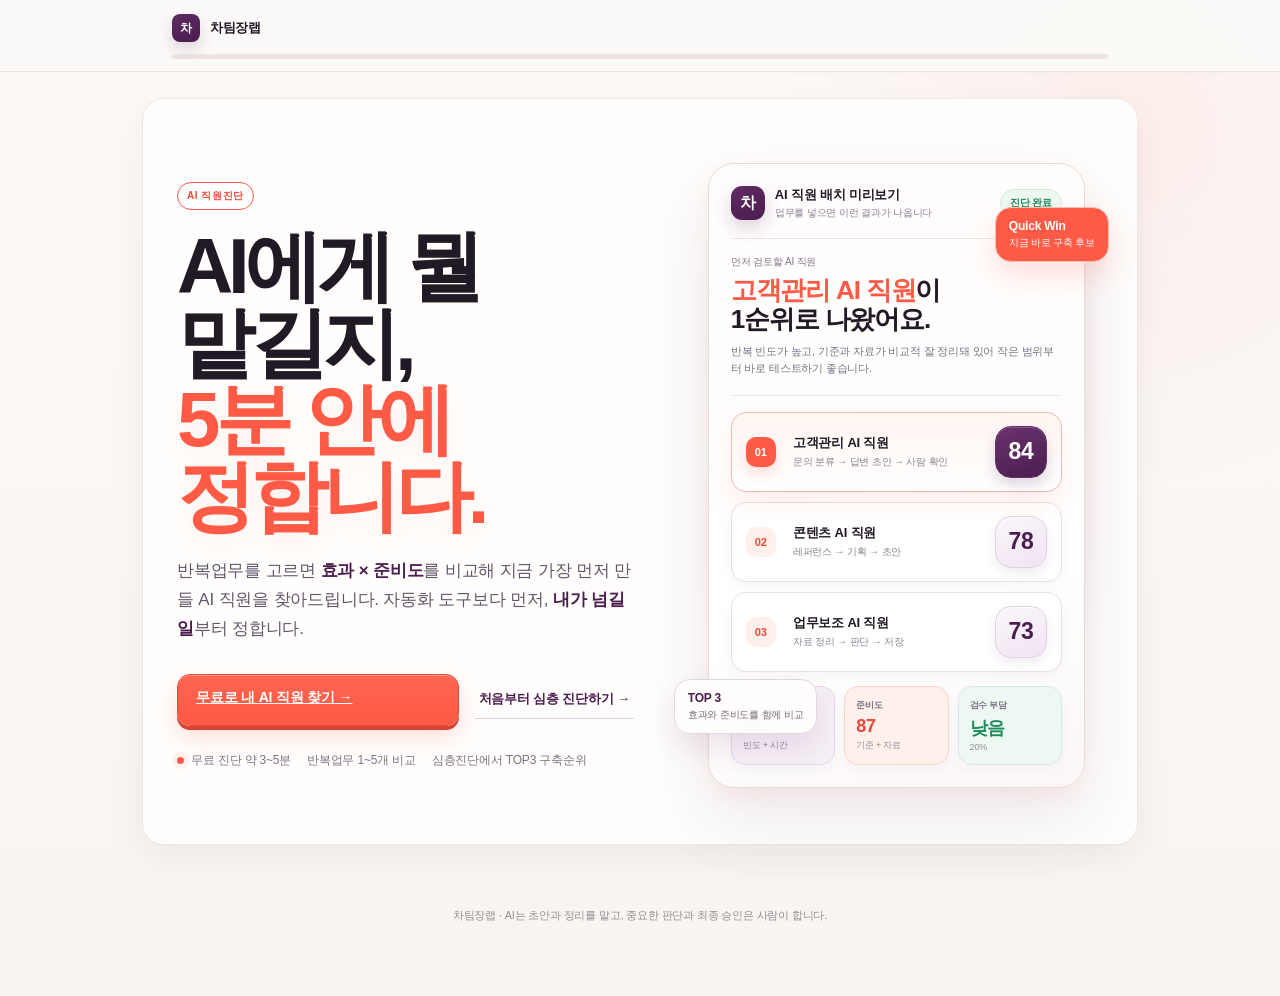
==== index.html @ b446e4f7 "Fix iPhone bottom chrome clipping in result pages" ====
<!doctype html>
<html lang="ko">
<head>
<meta charset="utf-8">
<meta name="viewport" content="width=device-width,initial-scale=1,viewport-fit=cover">
<meta name="description" content="내 반복업무를 비교해 가장 먼저 만들 AI 직원과 구축 순서를 찾는 차팀장 AI 직원진단">
<title>차팀장 AI 직원진단</title>
<style>
html,body{margin:0;min-height:100%;background:#FBF8F5;font-family:-apple-system,BlinkMacSystemFont,"Pretendard","Apple SD Gothic Neo",sans-serif;color:#211A25}#boot{min-height:100vh;display:grid;place-items:center;text-align:center;padding:24px;box-sizing:border-box}#boot b{display:block;font-size:18px;margin-bottom:8px}#boot span{font-size:13px;color:#766D77}
</style>
</head>
<body>
<div id="boot"><div><b>차팀장 AI 직원진단</b><span>진단을 불러오고 있어요…</span></div></div>
<script>
(async()=>{
try{
const parts=['01','02','03','04','05'];
const texts=await Promise.all(parts.map(n=>fetch(`./payload/part-${n}.txt`,{cache:'no-store'}).then(r=>{if(!r.ok)throw new Error('payload '+n);return r.text()})));
const b64=texts.join('').replace(/\s/g,'');
const raw=Uint8Array.from(atob(b64),c=>c.charCodeAt(0));
let html=await new Response(new Blob([raw]).stream().pipeThrough(new DecompressionStream('gzip'))).text();
html=html.replace("const KAKAO_CHANNEL_URL='https://open.kakao.com/o/gBzUYqri';","const KAKAO_CHANNEL_URL='http://pf.kakao.com/_xgudwX/chat';");
html=html.replace("const APP_VERSION='20.0.0';","const APP_VERSION='26.0.0';");
html=html.replace('<title>차팀장 AI 직원 진단 · v20</title>','<title>차팀장 AI 직원 진단 · v26</title>');
html=html.replaceAll('<div class="keyhint">선택 후 <kbd>Enter</kbd>를 누르거나 <kbd>다음</kbd> 버튼을 눌러 넘어갑니다.</div>','');
const v22css=String.raw`/* v26 — mobile bottom chrome clearance + verified result reflow */
.keyhint{display:none!important}
.resultCard > .rank > .rankmain{min-width:0!important;white-space:normal!important;text-align:left!important}
.resultCard > .rank > .rankmain h3,.resultCard > .rank > .rankmain p{max-width:100%!important;white-space:normal!important;word-break:keep-all!important;overflow-wrap:normal!important}
.resultCard > .rank > .candidateScore{white-space:nowrap;text-align:center}
.resultV21{width:100%;max-width:100%;min-width:0}
.resultV21 > *{min-width:0}
.tomorrowV21 h3{color:#fff!important;text-shadow:0 1px 0 rgba(0,0,0,.06)}
.tomorrowV21 p{color:rgba(255,255,255,.9)!important}
.tomorrowV21 .eyebrow{color:#fff!important}
.priorityRowV21{box-shadow:0 5px 14px rgba(61,39,50,.045)}
.reasonItemV21{min-width:0}
.reasonItemV21 b,.reasonItemV21 span{min-width:0;word-break:keep-all;overflow-wrap:normal}

@media(max-width:760px){
  html{scroll-padding-bottom:220px}
  body{padding-bottom:env(safe-area-inset-bottom)}
  .wrap{width:100%;max-width:100%!important;padding-bottom:max(220px,calc(180px + env(safe-area-inset-bottom)))!important}
  .card,#screen{min-height:0!important;overflow:visible!important}
  #screen>.actions:last-child{margin-bottom:30px}
  .footer{margin-top:34px;padding-bottom:max(64px,calc(36px + env(safe-area-inset-bottom)));text-align:center}
  .resultCard:not(.candidateCard) > .rank{grid-template-columns:30px minmax(0,1fr)!important;align-items:start!important}
  .candidateCard > .rank{grid-template-columns:30px minmax(0,1fr) 54px!important;align-items:center!important}
  .resultCard:not(.candidateCard) > .rank .rankmain p{font-size:12px!important;line-height:1.65!important}
  .resultV21{gap:20px;overflow:visible}
  .resultV21Hero{width:100%;grid-template-columns:1fr;padding:22px 20px;gap:16px;border-radius:22px}
  .resultV21Actions{display:grid;grid-template-columns:1fr;gap:9px}
  .resultV21Actions .btn{width:100%;max-width:none}
  .keyhint{display:none!important}
  .resultKpiV21{grid-template-columns:repeat(3,minmax(0,1fr));width:100%}
  .valueSection{padding:24px 0}
  .sectionHeadV21{grid-template-columns:1fr;gap:7px;margin-bottom:16px}
  .sectionHeadV21 h3{font-size:clamp(24px,7vw,31px)}
  .sectionHeadV21 p{font-size:12px}
  .reasonListV21{gap:10px;border-top:0}
  .reasonItemV21{grid-template-columns:34px minmax(0,1fr);gap:8px 11px;padding:15px 14px;border:1px solid #E9DFDE;border-radius:16px;background:#FFFDFB;box-shadow:0 5px 14px rgba(64,40,52,.045)}
  .reasonItemV21 .reasonNo{grid-column:1;grid-row:1/3;width:30px;height:30px}
  .reasonItemV21 b{grid-column:2;grid-row:1;font-size:14px;line-height:1.45}
  .reasonItemV21 > span:not(.reasonNo){grid-column:2;grid-row:2;font-size:13px;line-height:1.62}
  .buildFlowV21{display:grid;grid-template-columns:1fr;gap:6px;overflow:visible;padding:0;margin:0;width:100%}
  .flowStepV21{width:100%;min-width:0;min-height:52px;display:flex;align-items:center;justify-content:center;padding:13px 14px}
  .flowArrowV21{height:18px;justify-content:center;transform:rotate(90deg);font-size:18px}
  .buildGridV21{grid-template-columns:1fr;gap:10px;margin-top:14px}
  .requireBoxV21,.bottleneckBoxV21{padding:17px 16px;border-radius:16px}
  .priorityListV21{gap:9px}
  .priorityRowV21{grid-template-columns:30px minmax(0,1fr) 58px;gap:9px;padding:13px 12px;border-radius:15px}
  .priorityTypeV21{display:none}
  .priorityNameV21 span{white-space:normal;overflow:visible;text-overflow:clip;line-height:1.45}
  .priorityScoreV21{width:58px;height:46px}
  .tomorrowV21{padding:22px 19px;border-radius:20px}
  .tomorrowV21 h3{font-size:clamp(25px,7.4vw,32px);line-height:1.28;letter-spacing:-.035em}
  .tomorrowV21 p{font-size:13px;line-height:1.62}
  .methodDetailsV21{border-radius:16px}
  .methodDetailsV21>summary{padding:15px 16px;line-height:1.45}
  .methodBodyV21{padding:0 12px 16px}
  .finalCtaV21{padding:22px 18px;border-radius:20px}
  .finalCtaV21 .actions{display:grid;grid-template-columns:1fr;gap:9px}
  .finalCtaV21 .btn{width:100%;max-width:none}
}

@media(max-width:460px){
  html,body{max-width:100%;overflow-x:hidden!important}
  .wrap,.card,#screen{max-width:100%!important;min-width:0!important}
  .resultCard,.resultCard > .rank,.rankmain{max-width:100%!important;min-width:0!important}
  .resultCard:not(.candidateCard) > .rank{grid-template-columns:26px minmax(0,1fr)!important;gap:9px!important}
  .candidateCard > .rank{grid-template-columns:26px minmax(0,1fr) 52px!important;gap:9px!important}
  .resultCard > .rank .rankmain h3{font-size:18px!important;line-height:1.3!important}
  .resultCard > .rank .rankmain p{font-size:11.5px!important;line-height:1.6!important}
  .wrap{padding:14px 12px max(240px,calc(195px + env(safe-area-inset-bottom)))!important;max-width:100%!important}
  .card{width:100%;max-width:100%;padding:18px 13px!important;overflow:visible}
  .resultV21{gap:18px}
  .resultV21Hero{padding:20px 16px;border-radius:20px}
  .resultV21Hero h2{font-size:clamp(30px,9.4vw,40px);line-height:1.1}
  .resultV21Hero .heroReason{font-size:13px;line-height:1.65}
  .resultV21Score{grid-template-columns:1fr 1fr;gap:8px}
  .resultV21ScoreMain,.resultV21Type{min-height:92px;border-radius:17px}
  .resultV21ScoreMain strong{font-size:45px}
  .resultKpiV21{gap:6px}
  .resultKpiV21 .kpi{min-width:0;padding:11px 8px;border-radius:14px}
  .resultV21 .kpi b{font-size:10px;line-height:1.35}
  .resultKpiV21 .kpi strong{font-size:21px}
  .valueSection{padding:21px 0}
  .reasonItemV21{grid-template-columns:31px minmax(0,1fr);padding:14px 12px;gap:7px 10px}
  .reasonItemV21 .reasonNo{width:28px;height:28px}
  .reasonItemV21 b{font-size:13px}
  .reasonItemV21 > span:not(.reasonNo){font-size:12px;line-height:1.62}
  .priorityRowV21{grid-template-columns:27px minmax(0,1fr) 52px;padding:12px 10px}
  .priorityScoreV21{width:52px;height:43px;font-size:19px}
  .priorityNameV21 b{font-size:13px;line-height:1.4}
  .priorityNameV21 span{font-size:10.5px}
  .tomorrowV21{padding:20px 17px}
  .tomorrowV21 h3{font-size:clamp(24px,7.3vw,30px)}
  .finalCtaV21{padding:20px 16px;margin-bottom:18px}
  .finalCtaV21 h3{font-size:clamp(24px,7.2vw,30px);line-height:1.25}
  .finalCtaV21 p{font-size:13px;line-height:1.65}
  .nextCandidates{margin-bottom:32px}
  .cta{margin-bottom:24px}
}
`;
html=html.replace('</style>',v22css+'\n</style>');
document.open();document.write(html);document.close();
}catch(e){document.getElementById('boot').innerHTML='<div><b>페이지를 불러오지 못했어요.</b><span>Safari에서 새로고침해 주세요.</span></div>';console.error(e)}
})();
</script>
</body>
</html>
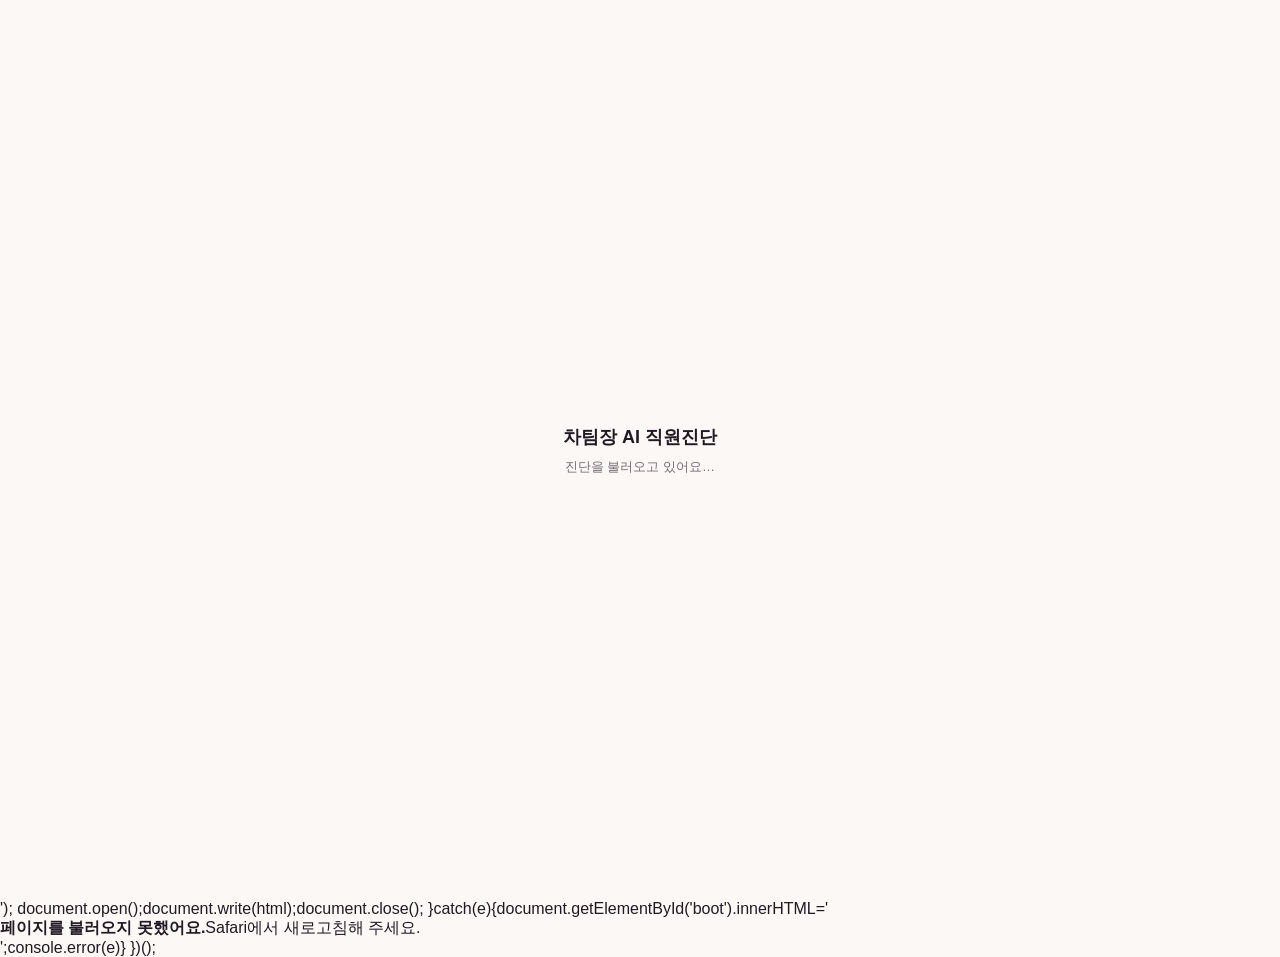
==== commit 7cb049fd: "Connect solution consultation flow to diagnosis results" ====
--- a/index.html
+++ b/index.html
@@ -19,11 +19,15 @@
 const b64=texts.join('').replace(/\s/g,'');
 const raw=Uint8Array.from(atob(b64),c=>c.charCodeAt(0));
 let html=await new Response(new Blob([raw]).stream().pipeThrough(new DecompressionStream('gzip'))).text();
-html=html.replace("const KAKAO_CHANNEL_URL='https://open.kakao.com/o/gBzUYqri';","const KAKAO_CHANNEL_URL='http://pf.kakao.com/_xgudwX/chat';");
-html=html.replace("const APP_VERSION='20.0.0';","const APP_VERSION='26.0.0';");
-html=html.replace('<title>차팀장 AI 직원 진단 · v20</title>','<title>차팀장 AI 직원 진단 · v26</title>');
+html=html.replace("const KAKAO_CHANNEL_URL='https://open.kakao.com/o/gBzUYqri';","const KAKAO_CHANNEL_URL='https://pf.kakao.com/_xgudwX/chat';");
+html=html.replace("const APP_VERSION='20.0.0';","const APP_VERSION='29.0.0';");
+html=html.replace('<title>차팀장 AI 직원 진단 · v20</title>','<title>차팀장 AI 직원 진단 · v29</title>');
 html=html.replaceAll('<div class="keyhint">선택 후 <kbd>Enter</kbd>를 누르거나 <kbd>다음</kbd> 버튼을 눌러 넘어갑니다.</div>','');
-const v22css=String.raw`/* v26 — mobile bottom chrome clearance + verified result reflow */
+html=html.replace("<span class=\"tomorrowCheckV21\">□ 첫 자료 모으기</span>","<button type=\"button\" class=\"tomorrowCheckV21\" data-copy-action>내일 할 일 복사하기</button>");
+html=html.replace("async function copyClassSummary(){\n  try{await navigator.clipboard.writeText(classSummary());alert('진단 결과를 복사했습니다.');}\n  catch(e){alert('브라우저에서 복사가 제한됐습니다. 아래 요약을 길게 눌러 복사해주세요.');}\n}","function showCopyToast(message,isError=false){\n  let el=document.getElementById('copyToast');\n  if(!el){el=document.createElement('div');el.id='copyToast';document.body.appendChild(el);}\n  el.textContent=message;\n  el.className=isError?'show error':'show';\n  clearTimeout(showCopyToast._timer);\n  showCopyToast._timer=setTimeout(()=>{el.className='';},2200);\n}\nasync function copyTextSafe(text,successMessage='복사했습니다.'){\n  let ok=false;\n  try{\n    if(navigator.clipboard&&window.isSecureContext){await navigator.clipboard.writeText(text);ok=true;}\n  }catch(e){}\n  if(!ok){\n    const ta=document.createElement('textarea');\n    ta.value=text;\n    ta.setAttribute('readonly','');\n    ta.setAttribute('aria-hidden','true');\n    ta.style.position='fixed';ta.style.left='-9999px';ta.style.top='0';ta.style.opacity='0';\n    document.body.appendChild(ta);\n    ta.focus();ta.select();ta.setSelectionRange(0,ta.value.length);\n    try{ok=document.execCommand('copy');}catch(e){ok=false;}\n    ta.remove();\n  }\n  if(ok){showCopyToast(successMessage);return true;}\n  showCopyToast('복사가 막혔어요. 채널에서 바로 문의해 주세요.',true);\n  return false;\n}\nasync function copyClassSummary(){\n  return copyTextSafe(classSummary(),'진단 결과를 복사했어요.');\n}");
+html=html.replace("document.querySelectorAll('[data-copy]').forEach(copy=>copy.onclick=copyClassSummary);\n  const copyTop=$('[data-copy-top]'); if(copyTop)copyTop.onclick=async()=>{try{await navigator.clipboard.writeText(topDesignSummary());alert('1순위 업무 설계안을 복사했습니다.');}catch(e){alert('복사가 제한됐습니다. 전체 진단 결과 복사를 이용해주세요.');}};\n  const kakaoShare=$('[data-kakao-share]'); if(kakaoShare)kakaoShare.onclick=()=>{try{navigator.clipboard.writeText(consultationSummary()).catch(()=>{});}catch(e){} window.open(KAKAO_CHANNEL_URL,'_blank','noopener');};","document.querySelectorAll('[data-copy]').forEach(copy=>copy.onclick=copyClassSummary);\n  const copyTop=$('[data-copy-top]'); if(copyTop)copyTop.onclick=()=>copyTextSafe(topDesignSummary(),'1순위 업무 설계안을 복사했어요.');\n  const copyAction=$('[data-copy-action]'); if(copyAction)copyAction.onclick=()=>{const first=calcClass()[0];return copyTextSafe(first?firstActionFor(first.name):'최근 실제 업무 사례부터 모아보세요.','내일 할 일을 복사했어요.');};\n  const kakaoShare=$('[data-kakao-share]'); if(kakaoShare)kakaoShare.onclick=()=>{copyTextSafe(consultationSummary(),'진단 결과를 복사했어요. 채널에 붙여넣어 주세요.').finally(()=>setTimeout(()=>{location.href=KAKAO_CHANNEL_URL;},180));};");
+html=html.replace("<div class=\"ctaMicro\">상담 버튼을 누르면 진단 결과를 복사하고 차팀장 카카오톡 채널을 엽니다.</div>","<div class=\"ctaMicro\">상담 버튼을 누르면 진단 결과를 복사하고 차팀장 카카오톡 채널을 엽니다.<br><b>결과가 애매하거나 실제 적용에서 막히면, 진단 결과를 들고 차팀장 채널에 문의해주세요.</b></div>");
+const v22css=String.raw`/* v28 — mobile fixes */
 .keyhint{display:none!important}
 .resultCard > .rank > .rankmain{min-width:0!important;white-space:normal!important;text-align:left!important}
 .resultCard > .rank > .rankmain h3,.resultCard > .rank > .rankmain p{max-width:100%!important;white-space:normal!important;word-break:keep-all!important;overflow-wrap:normal!important}
@@ -36,93 +40,28 @@
 .priorityRowV21{box-shadow:0 5px 14px rgba(61,39,50,.045)}
 .reasonItemV21{min-width:0}
 .reasonItemV21 b,.reasonItemV21 span{min-width:0;word-break:keep-all;overflow-wrap:normal}
-
+.tomorrowCheckV21{border:0;cursor:pointer;font-family:inherit;box-shadow:0 4px 0 rgba(255,255,255,.25);transition:transform .12s ease,box-shadow .12s ease}
+.tomorrowCheckV21:active{transform:translateY(2px);box-shadow:0 2px 0 rgba(255,255,255,.18)}
+#copyToast{position:fixed;left:50%;bottom:max(28px,calc(18px + env(safe-area-inset-bottom)));z-index:9999;max-width:calc(100vw - 32px);transform:translate(-50%,16px);opacity:0;pointer-events:none;padding:12px 16px;border-radius:13px;background:#2E1632;color:#fff;font-size:13px;font-weight:800;line-height:1.45;box-shadow:0 12px 30px rgba(46,22,50,.24);transition:.2s ease;text-align:center}
+#copyToast.show{opacity:1;transform:translate(-50%,0)}
+#copyToast.error{background:#9F3428}
+.finalCtaV21 .ctaMicro b{display:inline-block;margin-top:7px;color:var(--cha-plum);font-weight:850}
 @media(max-width:760px){
-  html{scroll-padding-bottom:220px}
-  body{padding-bottom:env(safe-area-inset-bottom)}
-  .wrap{width:100%;max-width:100%!important;padding-bottom:max(220px,calc(180px + env(safe-area-inset-bottom)))!important}
-  .card,#screen{min-height:0!important;overflow:visible!important}
-  #screen>.actions:last-child{margin-bottom:30px}
-  .footer{margin-top:34px;padding-bottom:max(64px,calc(36px + env(safe-area-inset-bottom)));text-align:center}
-  .resultCard:not(.candidateCard) > .rank{grid-template-columns:30px minmax(0,1fr)!important;align-items:start!important}
-  .candidateCard > .rank{grid-template-columns:30px minmax(0,1fr) 54px!important;align-items:center!important}
-  .resultCard:not(.candidateCard) > .rank .rankmain p{font-size:12px!important;line-height:1.65!important}
-  .resultV21{gap:20px;overflow:visible}
-  .resultV21Hero{width:100%;grid-template-columns:1fr;padding:22px 20px;gap:16px;border-radius:22px}
-  .resultV21Actions{display:grid;grid-template-columns:1fr;gap:9px}
-  .resultV21Actions .btn{width:100%;max-width:none}
-  .keyhint{display:none!important}
-  .resultKpiV21{grid-template-columns:repeat(3,minmax(0,1fr));width:100%}
-  .valueSection{padding:24px 0}
-  .sectionHeadV21{grid-template-columns:1fr;gap:7px;margin-bottom:16px}
-  .sectionHeadV21 h3{font-size:clamp(24px,7vw,31px)}
-  .sectionHeadV21 p{font-size:12px}
-  .reasonListV21{gap:10px;border-top:0}
-  .reasonItemV21{grid-template-columns:34px minmax(0,1fr);gap:8px 11px;padding:15px 14px;border:1px solid #E9DFDE;border-radius:16px;background:#FFFDFB;box-shadow:0 5px 14px rgba(64,40,52,.045)}
-  .reasonItemV21 .reasonNo{grid-column:1;grid-row:1/3;width:30px;height:30px}
-  .reasonItemV21 b{grid-column:2;grid-row:1;font-size:14px;line-height:1.45}
-  .reasonItemV21 > span:not(.reasonNo){grid-column:2;grid-row:2;font-size:13px;line-height:1.62}
-  .buildFlowV21{display:grid;grid-template-columns:1fr;gap:6px;overflow:visible;padding:0;margin:0;width:100%}
-  .flowStepV21{width:100%;min-width:0;min-height:52px;display:flex;align-items:center;justify-content:center;padding:13px 14px}
-  .flowArrowV21{height:18px;justify-content:center;transform:rotate(90deg);font-size:18px}
-  .buildGridV21{grid-template-columns:1fr;gap:10px;margin-top:14px}
-  .requireBoxV21,.bottleneckBoxV21{padding:17px 16px;border-radius:16px}
-  .priorityListV21{gap:9px}
-  .priorityRowV21{grid-template-columns:30px minmax(0,1fr) 58px;gap:9px;padding:13px 12px;border-radius:15px}
-  .priorityTypeV21{display:none}
-  .priorityNameV21 span{white-space:normal;overflow:visible;text-overflow:clip;line-height:1.45}
-  .priorityScoreV21{width:58px;height:46px}
-  .tomorrowV21{padding:22px 19px;border-radius:20px}
-  .tomorrowV21 h3{font-size:clamp(25px,7.4vw,32px);line-height:1.28;letter-spacing:-.035em}
-  .tomorrowV21 p{font-size:13px;line-height:1.62}
-  .methodDetailsV21{border-radius:16px}
-  .methodDetailsV21>summary{padding:15px 16px;line-height:1.45}
-  .methodBodyV21{padding:0 12px 16px}
-  .finalCtaV21{padding:22px 18px;border-radius:20px}
-  .finalCtaV21 .actions{display:grid;grid-template-columns:1fr;gap:9px}
-  .finalCtaV21 .btn{width:100%;max-width:none}
+  html{scroll-padding-bottom:220px}body{padding-bottom:env(safe-area-inset-bottom)}.wrap{width:100%;max-width:100%!important;padding-bottom:max(220px,calc(180px + env(safe-area-inset-bottom)))!important}.card,#screen{min-height:0!important;overflow:visible!important}#screen>.actions:last-child{margin-bottom:30px}.footer{margin-top:34px;padding-bottom:max(64px,calc(36px + env(safe-area-inset-bottom)));text-align:center}
+  .resultCard:not(.candidateCard) > .rank{grid-template-columns:30px minmax(0,1fr)!important;align-items:start!important}.candidateCard > .rank{grid-template-columns:30px minmax(0,1fr) 54px!important;align-items:center!important}.resultCard:not(.candidateCard) > .rank .rankmain p{font-size:12px!important;line-height:1.65!important}
+  .resultV21{gap:20px;overflow:visible}.resultV21Hero{width:100%;grid-template-columns:1fr;padding:22px 20px;gap:16px;border-radius:22px}.resultV21Actions{display:grid;grid-template-columns:1fr;gap:9px}.resultV21Actions .btn{width:100%;max-width:none}.resultKpiV21{grid-template-columns:repeat(3,minmax(0,1fr));width:100%}.valueSection{padding:24px 0}.sectionHeadV21{grid-template-columns:1fr;gap:7px;margin-bottom:16px}.sectionHeadV21 h3{font-size:clamp(24px,7vw,31px)}.sectionHeadV21 p{font-size:12px}
+  .reasonListV21{gap:10px;border-top:0}.reasonItemV21{grid-template-columns:34px minmax(0,1fr);gap:8px 11px;padding:15px 14px;border:1px solid #E9DFDE;border-radius:16px;background:#FFFDFB;box-shadow:0 5px 14px rgba(64,40,52,.045)}.reasonItemV21 .reasonNo{grid-column:1;grid-row:1/3;width:30px;height:30px}.reasonItemV21 b{grid-column:2;grid-row:1;font-size:14px;line-height:1.45}.reasonItemV21 > span:not(.reasonNo){grid-column:2;grid-row:2;font-size:13px;line-height:1.62}
+  .buildFlowV21{display:grid;grid-template-columns:1fr;gap:6px;overflow:visible;padding:0;margin:0;width:100%}.flowStepV21{width:100%;min-width:0;min-height:52px;display:flex;align-items:center;justify-content:center;padding:13px 14px}.flowArrowV21{height:18px;justify-content:center;transform:rotate(90deg);font-size:18px}.buildGridV21{grid-template-columns:1fr;gap:10px;margin-top:14px}.requireBoxV21,.bottleneckBoxV21{padding:17px 16px;border-radius:16px}
+  .priorityListV21{gap:9px}.priorityRowV21{grid-template-columns:30px minmax(0,1fr) 58px;gap:9px;padding:13px 12px;border-radius:15px}.priorityTypeV21{display:none}.priorityNameV21 span{white-space:normal;overflow:visible;text-overflow:clip;line-height:1.45}.priorityScoreV21{width:58px;height:46px}.tomorrowV21{padding:22px 19px;border-radius:20px}.tomorrowV21 h3{font-size:clamp(25px,7.4vw,32px);line-height:1.28;letter-spacing:-.035em}.tomorrowV21 p{font-size:13px;line-height:1.62}.methodDetailsV21{border-radius:16px}.methodDetailsV21>summary{padding:15px 16px;line-height:1.45}.methodBodyV21{padding:0 12px 16px}.finalCtaV21{padding:22px 18px;border-radius:20px}.finalCtaV21 .actions{display:grid;grid-template-columns:1fr;gap:9px}.finalCtaV21 .btn{width:100%;max-width:none}
+  .taskjourney{display:grid!important;grid-template-columns:repeat(2,minmax(0,1fr))!important;gap:8px!important;overflow:visible!important;width:100%!important;max-width:100%!important;margin:0 0 18px!important;padding:0!important;border-bottom:0!important}
+  .taskstep{width:100%!important;max-width:none!important;min-width:0!important;margin:0!important;padding:10px 11px!important;border:1px solid #E6DEDF!important;border-radius:12px!important;background:#FFFDFC!important;align-items:center!important;box-sizing:border-box!important}
+  .taskstep.done{background:#F2FAF6!important;border-color:#CFE9DA!important}.taskstep.current{background:#FFF0EC!important;border:2px solid var(--cha-coral)!important;padding:9px 10px!important}.taskstep .stepnum{width:22px!important;height:22px!important;font-size:10px!important}.taskstep .stepname{min-width:0!important;white-space:normal!important;overflow:visible!important;text-overflow:clip!important;word-break:keep-all!important;overflow-wrap:normal!important;line-height:1.35!important;font-size:11px!important}.taskstep:last-child:nth-child(odd){grid-column:1/-1}
 }
-
-@media(max-width:460px){
-  html,body{max-width:100%;overflow-x:hidden!important}
-  .wrap,.card,#screen{max-width:100%!important;min-width:0!important}
-  .resultCard,.resultCard > .rank,.rankmain{max-width:100%!important;min-width:0!important}
-  .resultCard:not(.candidateCard) > .rank{grid-template-columns:26px minmax(0,1fr)!important;gap:9px!important}
-  .candidateCard > .rank{grid-template-columns:26px minmax(0,1fr) 52px!important;gap:9px!important}
-  .resultCard > .rank .rankmain h3{font-size:18px!important;line-height:1.3!important}
-  .resultCard > .rank .rankmain p{font-size:11.5px!important;line-height:1.6!important}
-  .wrap{padding:14px 12px max(240px,calc(195px + env(safe-area-inset-bottom)))!important;max-width:100%!important}
-  .card{width:100%;max-width:100%;padding:18px 13px!important;overflow:visible}
-  .resultV21{gap:18px}
-  .resultV21Hero{padding:20px 16px;border-radius:20px}
-  .resultV21Hero h2{font-size:clamp(30px,9.4vw,40px);line-height:1.1}
-  .resultV21Hero .heroReason{font-size:13px;line-height:1.65}
-  .resultV21Score{grid-template-columns:1fr 1fr;gap:8px}
-  .resultV21ScoreMain,.resultV21Type{min-height:92px;border-radius:17px}
-  .resultV21ScoreMain strong{font-size:45px}
-  .resultKpiV21{gap:6px}
-  .resultKpiV21 .kpi{min-width:0;padding:11px 8px;border-radius:14px}
-  .resultV21 .kpi b{font-size:10px;line-height:1.35}
-  .resultKpiV21 .kpi strong{font-size:21px}
-  .valueSection{padding:21px 0}
-  .reasonItemV21{grid-template-columns:31px minmax(0,1fr);padding:14px 12px;gap:7px 10px}
-  .reasonItemV21 .reasonNo{width:28px;height:28px}
-  .reasonItemV21 b{font-size:13px}
-  .reasonItemV21 > span:not(.reasonNo){font-size:12px;line-height:1.62}
-  .priorityRowV21{grid-template-columns:27px minmax(0,1fr) 52px;padding:12px 10px}
-  .priorityScoreV21{width:52px;height:43px;font-size:19px}
-  .priorityNameV21 b{font-size:13px;line-height:1.4}
-  .priorityNameV21 span{font-size:10.5px}
-  .tomorrowV21{padding:20px 17px}
-  .tomorrowV21 h3{font-size:clamp(24px,7.3vw,30px)}
-  .finalCtaV21{padding:20px 16px;margin-bottom:18px}
-  .finalCtaV21 h3{font-size:clamp(24px,7.2vw,30px);line-height:1.25}
-  .finalCtaV21 p{font-size:13px;line-height:1.65}
-  .nextCandidates{margin-bottom:32px}
-  .cta{margin-bottom:24px}
-}
+@media(max-width:460px){html,body{max-width:100%;overflow-x:hidden!important}.wrap,.card,#screen{max-width:100%!important;min-width:0!important}.resultCard,.resultCard > .rank,.rankmain{max-width:100%!important;min-width:0!important}.resultCard:not(.candidateCard) > .rank{grid-template-columns:26px minmax(0,1fr)!important;gap:9px!important}.candidateCard > .rank{grid-template-columns:26px minmax(0,1fr) 52px!important;gap:9px!important}.resultCard > .rank .rankmain h3{font-size:18px!important;line-height:1.3!important}.resultCard > .rank .rankmain p{font-size:11.5px!important;line-height:1.6!important}.wrap{padding:14px 12px max(240px,calc(195px + env(safe-area-inset-bottom)))!important;max-width:100%!important}.card{width:100%;max-width:100%;padding:18px 13px!important;overflow:visible}.resultV21{gap:18px}.resultV21Hero{padding:20px 16px;border-radius:20px}.resultV21Hero h2{font-size:clamp(30px,9.4vw,40px);line-height:1.1}.resultV21Hero .heroReason{font-size:13px;line-height:1.65}.resultV21Score{grid-template-columns:1fr 1fr;gap:8px}.resultV21ScoreMain,.resultV21Type{min-height:92px;border-radius:17px}.resultV21ScoreMain strong{font-size:45px}.resultKpiV21{gap:6px}.resultKpiV21 .kpi{min-width:0;padding:11px 8px;border-radius:14px}.resultKpiV21 .kpi b{font-size:10px;line-height:1.35}.resultKpiV21 .kpi strong{font-size:21px}.valueSection{padding:21px 0}.reasonItemV21{grid-template-columns:31px minmax(0,1fr);padding:14px 12px;gap:7px 10px}.reasonItemV21 .reasonNo{width:28px;height:28px}.reasonItemV21 b{font-size:13px}.reasonItemV21 > span:not(.reasonNo){font-size:12px;line-height:1.62}.priorityRowV21{grid-template-columns:27px minmax(0,1fr) 52px;padding:12px 10px}.priorityScoreV21{width:52px;height:43px;font-size:19px}.priorityNameV21 b{font-size:13px;line-height:1.4}.priorityNameV21 span{font-size:10.5px}.tomorrowV21{padding:20px 17px}.tomorrowV21 h3{font-size:clamp(24px,7.3vw,30px)}.finalCtaV21{padding:20px 16px;margin-bottom:18px}.finalCtaV21 h3{font-size:clamp(24px,7.2vw,30px);line-height:1.25}.finalCtaV21 p{font-size:13px;line-height:1.65}.nextCandidates{margin-bottom:32px}.cta{margin-bottom:24px}.taskjourney{gap:7px!important}.taskstep{padding:9px!important}.taskstep.current{padding:8px!important}.taskstep .stepname{font-size:10.5px!important}}
 `;
 html=html.replace('</style>',v22css+'\n</style>');
+html=html.replace('</head>','<link rel="stylesheet" href="./solution-intake.css?v=29"></head>');
+html=html.replace('</body>','<script src="./solution-intake.js?v=29"></script></body>');
 document.open();document.write(html);document.close();
 }catch(e){document.getElementById('boot').innerHTML='<div><b>페이지를 불러오지 못했어요.</b><span>Safari에서 새로고침해 주세요.</span></div>';console.error(e)}
 })();
--- a/solution-intake.css
+++ b/solution-intake.css
@@ -0,0 +1,26 @@
+.solutionConsultCardV29{margin:8px 0 22px;padding:24px 22px;border:1px solid #E9DFDE;border-radius:20px;background:linear-gradient(145deg,#FFFDFB,#FFF7F2);box-shadow:0 8px 24px rgba(64,40,52,.06)}
+.solutionConsultCardV29 h3{margin:6px 0 10px;font-size:clamp(24px,5vw,31px);line-height:1.25;letter-spacing:-.04em;color:#2E1632}
+.solutionConsultCardV29 p{margin:0;color:#675D67;font-size:13px;line-height:1.72;word-break:keep-all}
+.solutionEyebrowV29{font-size:11px;font-weight:900;letter-spacing:.06em;color:#E45E4B;text-transform:uppercase}
+.solutionMiniFlowV29{display:flex;align-items:center;flex-wrap:wrap;gap:7px;margin:16px 0 18px}
+.solutionMiniFlowV29 span{padding:7px 9px;border-radius:999px;background:#F4ECE9;color:#4E3D4D;font-size:11px;font-weight:800}
+.solutionMiniFlowV29 i{font-style:normal;color:#B6A6AE;font-size:11px}
+.solutionConsultBtnV29,.solutionSubmitV29{width:100%;border:0;border-radius:14px;background:#2E1632;color:#fff;padding:15px 16px;min-height:52px;font-family:inherit;font-size:14px;font-weight:900;line-height:1.35;cursor:pointer;box-shadow:0 6px 16px rgba(46,22,50,.18)}
+.solutionConsultBtnV29:active,.solutionSubmitV29:active{transform:translateY(1px)}
+.solutionModalV29{position:fixed;inset:0;z-index:10050;background:rgba(28,20,28,.58);backdrop-filter:blur(6px);display:flex;align-items:flex-start;justify-content:center;padding:24px 14px;overflow-y:auto;-webkit-overflow-scrolling:touch}
+.solutionDialogV29{position:relative;width:min(620px,100%);margin:auto;background:#FFFDFB;border-radius:24px;padding:28px 24px 26px;box-shadow:0 28px 70px rgba(25,15,25,.28);color:#211A25}
+.solutionDialogV29 h2{margin:8px 34px 10px 0;font-size:clamp(28px,7vw,38px);line-height:1.18;letter-spacing:-.045em;color:#2E1632}
+.solutionLeadV29{margin:0;color:#6F656F;font-size:13px;line-height:1.7;word-break:keep-all}
+.solutionCloseV29{position:absolute;right:16px;top:15px;width:38px;height:38px;border:0;border-radius:12px;background:#F3ECEF;color:#5C4C58;font-size:25px;line-height:1;cursor:pointer}
+.solutionTopTaskV29{margin:18px 0 20px;padding:14px 15px;border-radius:15px;background:#FFF0EC;border:1px solid #F2D9D3}
+.solutionTopTaskV29 span{display:block;margin-bottom:4px;color:#A36559;font-size:10px;font-weight:900;letter-spacing:.04em}
+.solutionTopTaskV29 b{display:block;font-size:16px;line-height:1.45;color:#3A2937;word-break:keep-all}
+.solutionFieldV29{display:block;margin:0 0 17px}
+.solutionFieldV29>span{display:block;margin:0 0 8px;font-size:13px;font-weight:850;line-height:1.5;color:#3C303A;word-break:keep-all}
+.solutionFieldV29>span b{color:#E45E4B}
+.solutionFieldV29 input,.solutionFieldV29 textarea,.solutionFieldV29 select{display:block;width:100%;box-sizing:border-box;border:1.5px solid #E2DADB;border-radius:13px;background:#fff;color:#2B202A;padding:13px 14px;font-family:inherit;font-size:15px;line-height:1.5;outline:0;appearance:none;-webkit-appearance:none}
+.solutionFieldV29 textarea{min-height:98px;resize:vertical}
+.solutionFieldV29 input:focus,.solutionFieldV29 textarea:focus,.solutionFieldV29 select:focus{border-color:#8D5A83;box-shadow:0 0 0 3px rgba(141,90,131,.1)}
+.solutionFieldV29 input::placeholder,.solutionFieldV29 textarea::placeholder{color:#A69DA3}
+.solutionPrivacyV29{margin:4px 0 13px;padding:12px 13px;border-radius:12px;background:#F5F1F2;color:#776D74;font-size:11px;line-height:1.55;word-break:keep-all}
+@media(max-width:520px){.solutionConsultCardV29{padding:21px 17px;border-radius:18px}.solutionConsultCardV29 h3{font-size:25px}.solutionMiniFlowV29{gap:5px}.solutionMiniFlowV29 span{font-size:10px;padding:6px 8px}.solutionModalV29{padding:12px 10px 24px}.solutionDialogV29{padding:24px 17px 22px;border-radius:20px}.solutionDialogV29 h2{font-size:30px}.solutionFieldV29 textarea{min-height:92px}.solutionConsultBtnV29,.solutionSubmitV29{font-size:13px;padding:14px 13px}}
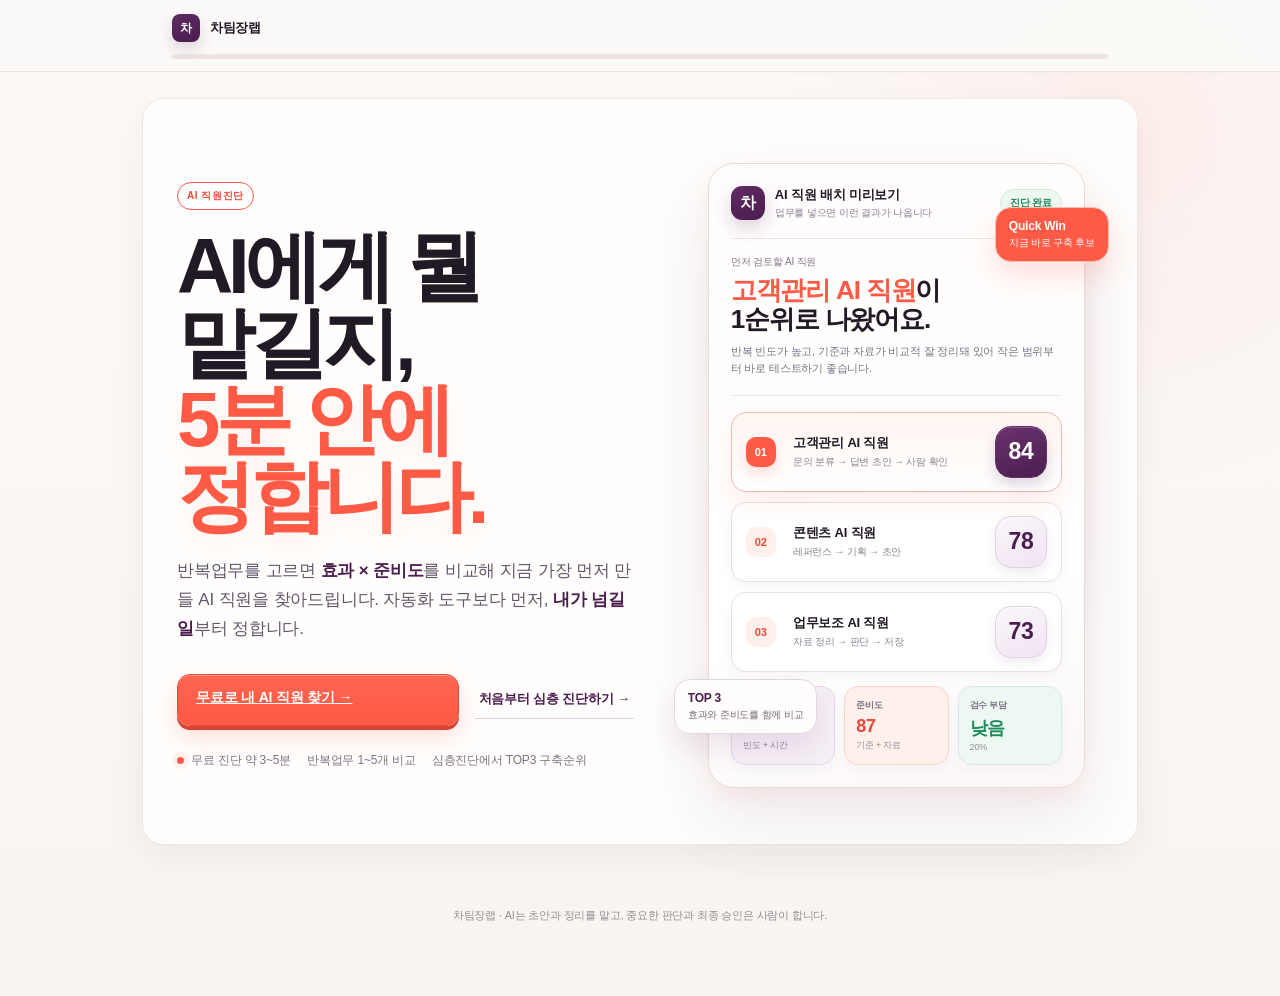
==== commit 2d35d97c: "Fix bootstrap script parsing for solution consultation" ====
--- a/index.html
+++ b/index.html
@@ -61,7 +61,7 @@
 `;
 html=html.replace('</style>',v22css+'\n</style>');
 html=html.replace('</head>','<link rel="stylesheet" href="./solution-intake.css?v=29"></head>');
-html=html.replace('</body>','<script src="./solution-intake.js?v=29"></script></body>');
+html=html.replace('</body>','<script src="./solution-intake.js?v=29"><' + '/script></body>');
 document.open();document.write(html);document.close();
 }catch(e){document.getElementById('boot').innerHTML='<div><b>페이지를 불러오지 못했어요.</b><span>Safari에서 새로고침해 주세요.</span></div>';console.error(e)}
 })();
